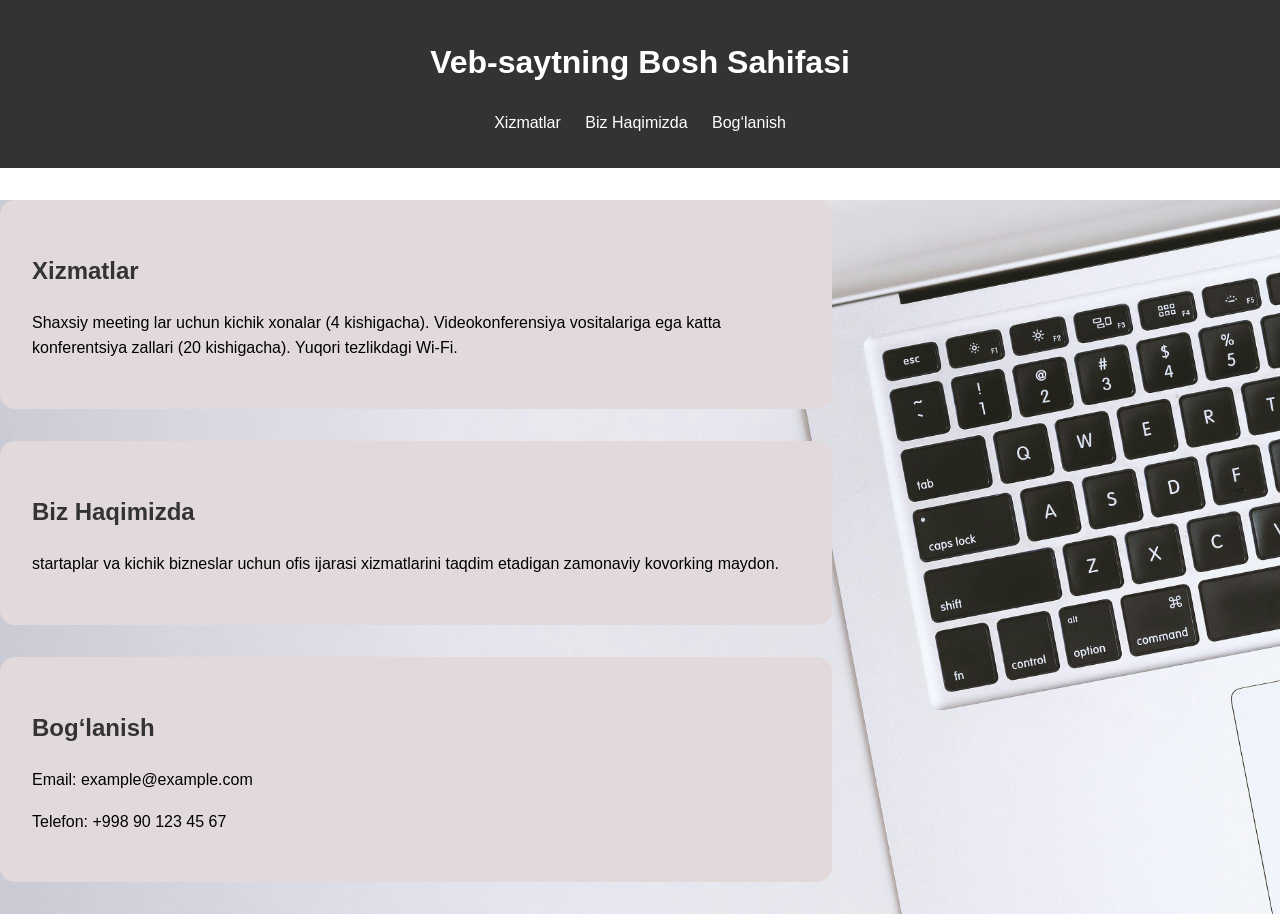
==== index.html @ 2b1f4be0 "Add files via upload" ====
<!DOCTYPE html>
<html lang="en">
<head>
  <meta charset="UTF-8">
  <meta name="viewport" content="width=device-width, initial-scale=1.0">
  <title>Veb-saytim</title>
  <link rel="stylesheet" href="style.css">
</head>
<body>
  <header>
    <h1>Veb-saytning Bosh Sahifasi</h1>
    <nav>
      <ul>
        <li><a href="#xizmatlar">Xizmatlar</a></li>
        <li><a href="#haqida">Biz Haqimizda</a></li>
        <li><a href="#boglanish">Bog‘lanish</a></li>
      </ul>
    </nav>
  </header>
  <section id="xizmatlar">
    <h2>Xizmatlar</h2>
    <p>Shaxsiy meeting lar uchun kichik xonalar (4 kishigacha).
        Videokonferensiya vositalariga ega katta konferentsiya zallari (20 kishigacha). Yuqori tezlikdagi Wi-Fi.</p>
  </section>
  <section id="haqida">
    <h2>Biz Haqimizda</h2>
    <p>startaplar va kichik bizneslar uchun ofis ijarasi xizmatlarini
        taqdim etadigan zamonaviy kovorking maydon.</p>
  </section>
  <section id="boglanish">
    <h2>Bog‘lanish</h2>
    <p>Email: example@example.com</p>
    <p>Telefon: +998 90 123 45 67</p>
  </section>
</body>
</html>
---- style.css ----
body {
    font-family: Arial, sans-serif;
    line-height: 1.6;
    margin: 0;
    padding: 0;
    background-image: url(laptop.jpg);
    background-position: center;
    background-position-y: 200px;
    background-size: cover;
    background-repeat: no-repeat;
  }
  
  header {
    background: #333;
    color: #fff;
    padding: 1em 0;
    text-align: center;
  }
  
  header nav ul {
    list-style: none;
    padding: 0;
  }
  
  header nav ul li {
    display: inline;
    margin: 0 10px;
  }
  
  header nav ul li a {
    color: #fff;
    text-decoration: none;
  }
  
  section {
    padding: 2em;
    margin: 2em 0;
    background: #e2dada;
    width: 60%;
    border-radius: 15px;
  }
  
  h2 {
    color: #333;
  }

section:hover h2{
    background-color: black;
    color: white;
    cursor: help;
    
}

section:hover{
    background-color: black;
    color: white;
    cursor: help;
    transform: translateY(-10px);
    
}

a:hover{
    transform: translateY(-20px);
}
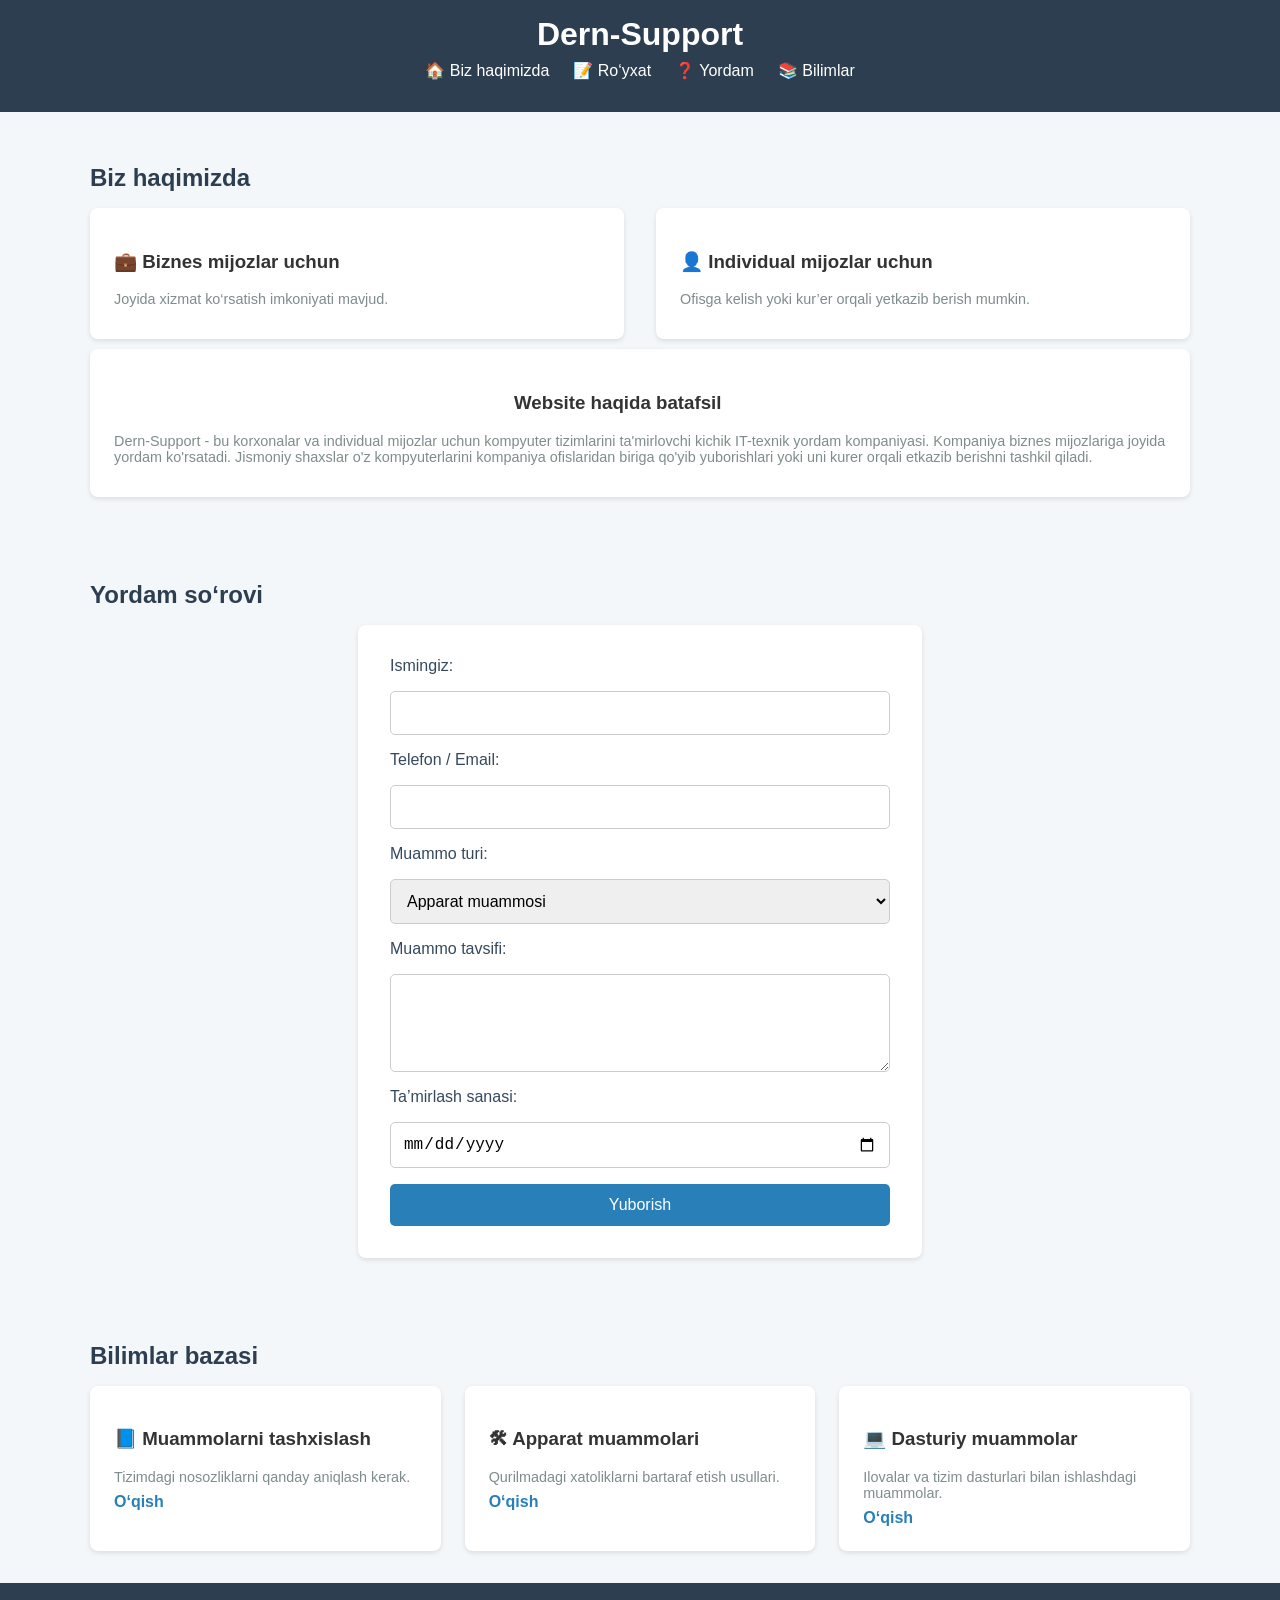
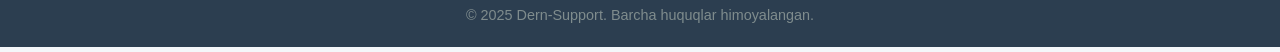
==== commit 347fd622: "Add files via upload" ====
--- a/index.html
+++ b/index.html
@@ -1,36 +1,106 @@
 <!DOCTYPE html>
-<html lang="en">
+<html lang="uz">
 <head>
   <meta charset="UTF-8">
   <meta name="viewport" content="width=device-width, initial-scale=1.0">
-  <title>Veb-saytim</title>
+  <title>Dern-Support</title>
   <link rel="stylesheet" href="style.css">
 </head>
 <body>
-  <header>
-    <h1>Veb-saytning Bosh Sahifasi</h1>
+<header>
+  <div class="container">
+    <h1>Dern-Support</h1>
     <nav>
       <ul>
-        <li><a href="#xizmatlar">Xizmatlar</a></li>
-        <li><a href="#haqida">Biz Haqimizda</a></li>
-        <li><a href="#boglanish">Bog‘lanish</a></li>
+        <li><a href="#about">🏠 Biz haqimizda</a></li>
+        <li><a href="register.html">📝 Ro‘yxat</a></li>
+        <li><a href="#help">❓ Yordam</a></li>
+        <li><a href="#knowledge">📚 Bilimlar</a></li>
       </ul>
     </nav>
-  </header>
-  <section id="xizmatlar">
-    <h2>Xizmatlar</h2>
-    <p>Shaxsiy meeting lar uchun kichik xonalar (4 kishigacha).
-        Videokonferensiya vositalariga ega katta konferentsiya zallari (20 kishigacha). Yuqori tezlikdagi Wi-Fi.</p>
-  </section>
-  <section id="haqida">
-    <h2>Biz Haqimizda</h2>
-    <p>startaplar va kichik bizneslar uchun ofis ijarasi xizmatlarini
-        taqdim etadigan zamonaviy kovorking maydon.</p>
-  </section>
-  <section id="boglanish">
-    <h2>Bog‘lanish</h2>
-    <p>Email: example@example.com</p>
-    <p>Telefon: +998 90 123 45 67</p>
-  </section>
+  </div>
+</header>
+
+
+
+
+<section id="about" class="section">
+  <div class="container">
+    <h2>Biz haqimizda</h2>
+    <div class="info-boxes">
+      <div class="info-box">
+        <h3>💼 Biznes mijozlar uchun</h3>
+        <p>Joyida xizmat ko‘rsatish imkoniyati mavjud.</p>
+      </div>
+      <div class="info-box">
+        <h3>👤 Individual mijozlar uchun</h3>
+        <p>Ofisga kelish yoki kur’er orqali yetkazib berish mumkin.</p>
+      </div>
+    </div>
+    <div class="info-box" style="margin-top: 10px">
+      <h3 style="margin-left: 400px">Website haqida batafsil</h3>
+      <p>Dern-Support - bu korxonalar va individual mijozlar uchun kompyuter tizimlarini ta'mirlovchi kichik IT-texnik yordam kompaniyasi.
+        Kompaniya biznes mijozlariga joyida yordam ko'rsatadi. Jismoniy shaxslar o'z kompyuterlarini kompaniya ofislaridan biriga qo'yib
+        yuborishlari yoki uni kurer orqali etkazib berishni tashkil qiladi.</p>
+    </div>
+  </div>
+</section>
+
+<section id="help" class="section">
+  <div class="container">
+    <h2>Yordam so‘rovi</h2>
+    <form class="help-form">
+      <label for="name">Ismingiz:</label>
+      <input type="text" id="name" name="name" required>
+
+      <label for="phone">Telefon / Email:</label>
+      <input type="text" id="phone" name="phone" required>
+
+      <label for="type">Muammo turi:</label>
+      <select id="type" name="type">
+        <option value="hardware">Apparat muammosi</option>
+        <option value="software">Dasturiy muammo</option>
+        <option value="network">Tarmoq muammosi</option>
+      </select>
+
+      <label for="description">Muammo tavsifi:</label>
+      <textarea id="description" name="description" rows="4"></textarea>
+
+      <label for="date">Ta’mirlash sanasi:</label>
+      <input type="date" id="date" name="date">
+
+      <button type="submit">Yuborish</button>
+    </form>
+  </div>
+</section>
+
+<section id="knowledge" class="section">
+  <div class="container">
+    <h2>Bilimlar bazasi</h2>
+    <div class="knowledge-cards">
+      <div class="card">
+        <h3>📘 Muammolarni tashxislash</h3>
+        <p>Tizimdagi nosozliklarni qanday aniqlash kerak.</p>
+        <a href="#">O‘qish</a>
+      </div>
+      <div class="card">
+        <h3>🛠 Apparat muammolari</h3>
+        <p>Qurilmadagi xatoliklarni bartaraf etish usullari.</p>
+        <a href="#">O‘qish</a>
+      </div>
+      <div class="card">
+        <h3>💻 Dasturiy muammolar</h3>
+        <p>Ilovalar va tizim dasturlari bilan ishlashdagi muammolar.</p>
+        <a href="#">O‘qish</a>
+      </div>
+    </div>
+  </div>
+</section>
+
+<footer>
+  <div class="container">
+    <p>&copy; 2025 Dern-Support. Barcha huquqlar himoyalangan.</p>
+  </div>
+</footer>
 </body>
 </html>
--- a/style.css
+++ b/style.css
@@ -1,64 +1,285 @@
 body {
-    font-family: Arial, sans-serif;
-    line-height: 1.6;
     margin: 0;
-    padding: 0;
-    background-image: url(laptop.jpg);
-    background-position: center;
-    background-position-y: 200px;
-    background-size: cover;
-    background-repeat: no-repeat;
-  }
-  
-  header {
-    background: #333;
-    color: #fff;
-    padding: 1em 0;
-    text-align: center;
-  }
-  
-  header nav ul {
+    font-family: 'Segoe UI', sans-serif;
+    background-color: #f4f4f4;
+    color: #333;
+}
+
+header {
+    background-color: #2c3e50;
+    color: white;
+    padding: 1rem 0;
+}
+
+.container {
+    width: 90%;
+    max-width: 1100px;
+    margin: auto;
+}
+
+nav ul {
     list-style: none;
     padding: 0;
-  }
-  
-  header nav ul li {
-    display: inline;
-    margin: 0 10px;
-  }
-  
-  header nav ul li a {
-    color: #fff;
+    display: flex;
+    justify-content: center;
+    gap: 1.5rem;
+    margin-top: 0.5rem;
+}
+
+nav ul li a {
+    color: white;
     text-decoration: none;
-  }
-  
-  section {
-    padding: 2em;
-    margin: 2em 0;
-    background: #e2dada;
-    width: 60%;
-    border-radius: 15px;
-  }
-  
-  h2 {
+    font-weight: 500;
+}
+
+.section {
+    padding: 2rem 0;
+}
+
+.info-boxes {
+    display: flex;
+    gap: 2rem;
+    flex-wrap: wrap;
+}
+
+.info-box {
+    flex: 1;
+    min-width: 250px;
+    background-color: white;
+    padding: 1.5rem;
+    border-radius: 8px;
+    box-shadow: 0 2px 5px rgba(0,0,0,0.1);
+}
+
+.help-form {
+    display: flex;
+    flex-direction: column;
+    gap: 1rem;
+    background-color: white;
+    padding: 2rem;
+    border-radius: 8px;
+    box-shadow: 0 2px 5px rgba(0,0,0,0.1);
+}
+
+.help-form input,
+.help-form select,
+.help-form textarea {
+    padding: 0.75rem;
+    border: 1px solid #ccc;
+    border-radius: 5px;
+    font-size: 1rem;
+}
+
+.help-form button {
+    background-color: #2980b9;
+    color: white;
+    border: none;
+    padding: 0.75rem;
+    border-radius: 5px;
+    cursor: pointer;
+    font-size: 1rem;
+}
+
+.help-form button:hover {
+    background-color: #1f6391;
+}
+
+.knowledge-cards {
+    display: flex;
+    gap: 1.5rem;
+    flex-wrap: wrap;
+}
+
+.card {
+    flex: 1;
+    min-width: 250px;
+    background-color: white;
+    padding: 1.5rem;
+    border-radius: 8px;
+    box-shadow: 0 2px 5px rgba(0,0,0,0.1);
+}
+
+.card a {
+    color: #2980b9;
+    text-decoration: none;
+    font-weight: bold;
+}
+
+footer {
+    background-color: #2c3e50;
+    color: white;
+    text-align: center;
+    padding: 1rem 0;
+    margin-top: 2rem;
+}
+
+
+main {
+    padding: 2rem 0;
+}
+
+form#registrationForm {
+    width: 100%;
+    max-width: 500px;
+    margin: auto;
+    background-color: white;
+    padding: 2rem;
+    border-radius: 8px;
+    box-shadow: 0 2px 5px rgba(0,0,0,0.1);
+    display: flex;
+    flex-direction: column;
+    gap: 1rem;
+}
+
+form#registrationForm label {
+    font-weight: 500;
+}
+
+form#registrationForm input,
+form#registrationForm select {
+    padding: 0.75rem;
+    font-size: 1rem;
+    border: 1px solid #ccc;
+    border-radius: 5px;
+}
+
+form#registrationForm button {
+    background-color: #2980b9;
+    color: white;
+    border: none;
+    padding: 0.75rem;
+    border-radius: 5px;
+    cursor: pointer;
+    font-size: 1rem;
+}
+
+form#registrationForm button:hover {
+    background-color: #1f6391;
+}
+body {
+    margin: 0;
+    font-family: 'Segoe UI', sans-serif;
+    background-color: #f4f7fa;
     color: #333;
-  }
-
-section:hover h2{
-    background-color: black;
-    color: white;
-    cursor: help;
-    
-}
-
-section:hover{
-    background-color: black;
-    color: white;
-    cursor: help;
-    transform: translateY(-10px);
-    
-}
-
-a:hover{
-    transform: translateY(-20px);
-}+    display: flex;
+    flex-direction: column;
+    min-height: 100vh;
+}
+
+header {
+    background-color: #2c3e50;
+    color: white;
+    padding: 1rem 0;
+    text-align: center;
+}
+
+.container {
+    width: 90%;
+    max-width: 1100px;
+    margin: 0 auto;
+}
+
+h1 {
+    margin: 0;
+    font-size: 2rem;
+}
+
+h2 {
+    color: #2c3e50;
+    font-size: 1.5rem;
+    margin-bottom: 1rem;
+}
+
+.form-toggle {
+    margin-bottom: 2rem;
+    text-align: center;
+}
+
+.form-toggle label {
+    margin: 0 1rem;
+    color: #2980b9;
+    font-weight: 500;
+}
+
+.form-toggle input[type="radio"] {
+    margin-right: 0.5rem;
+}
+
+form {
+    width: 100%;
+    max-width: 500px;
+    margin: 0 auto;
+    background-color: white;
+    padding: 2rem;
+    border-radius: 8px;
+    box-shadow: 0 2px 5px rgba(0,0,0,0.1);
+    display: flex;
+    flex-direction: column;
+    gap: 1rem;
+}
+
+.form-section {
+    display: none;
+}
+
+.form-section.active {
+    display: block;
+}
+
+label {
+    font-weight: 500;
+    color: #34495e;
+}
+
+input[type="email"],
+input[type="password"],
+input[type="text"] {
+    padding: 0.75rem;
+    font-size: 1rem;
+    border: 1px solid #ccc;
+    border-radius: 5px;
+    width: 100%;
+    box-sizing: border-box;
+}
+
+input[type="checkbox"] {
+    margin-right: 0.5rem;
+}
+
+button {
+    background-color: #2980b9;
+    color: white;
+    border: none;
+    padding: 0.75rem;
+    border-radius: 5px;
+    cursor: pointer;
+    font-size: 1rem;
+    width: 100%;
+}
+
+button:hover {
+    background-color: #1f6391;
+}
+
+a {
+    color: #2980b9;
+    text-decoration: none;
+}
+
+a:hover {
+    text-decoration: underline;
+}
+
+footer {
+    background-color: #2c3e50;
+    color: white;
+    text-align: center;
+    padding: 1rem 0;
+    margin-top: auto;
+}
+
+p {
+    font-size: 0.9rem;
+    color: #7f8c8d;
+    margin: 0.5rem 0;
+}
